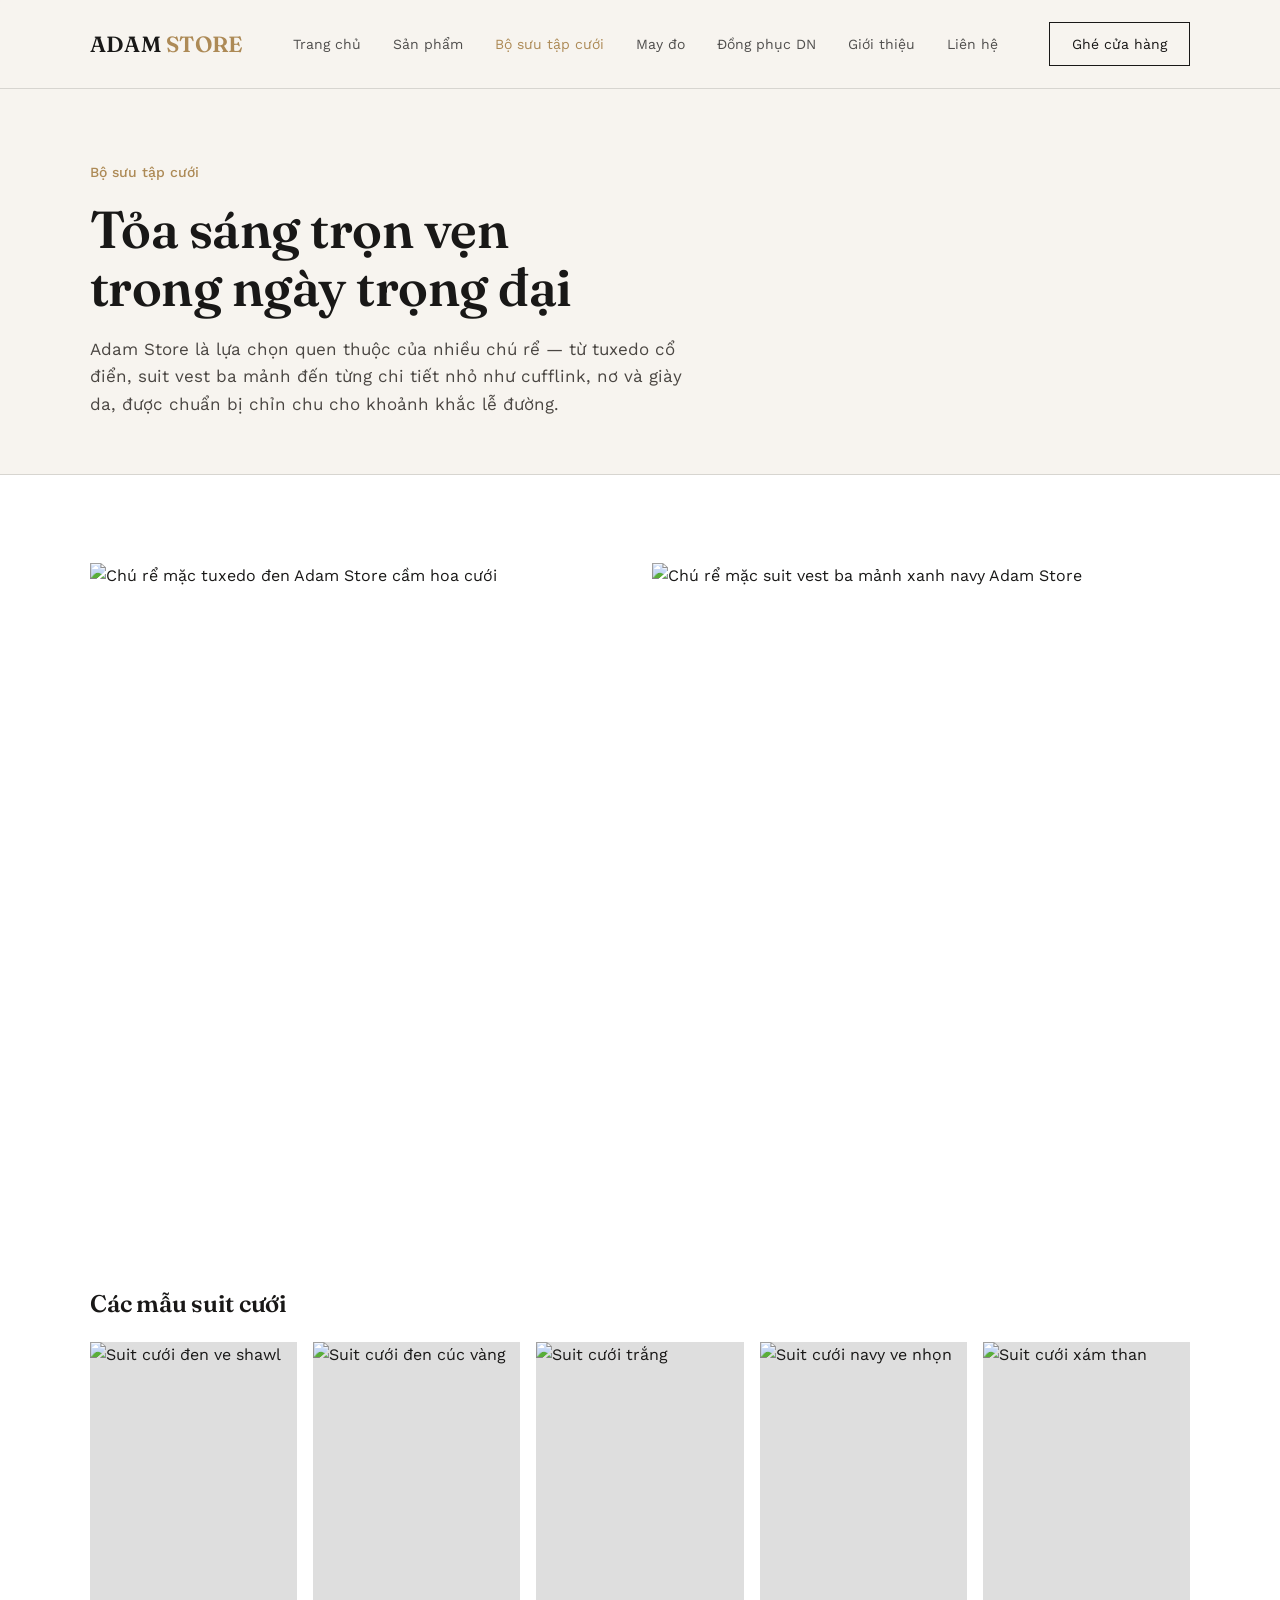
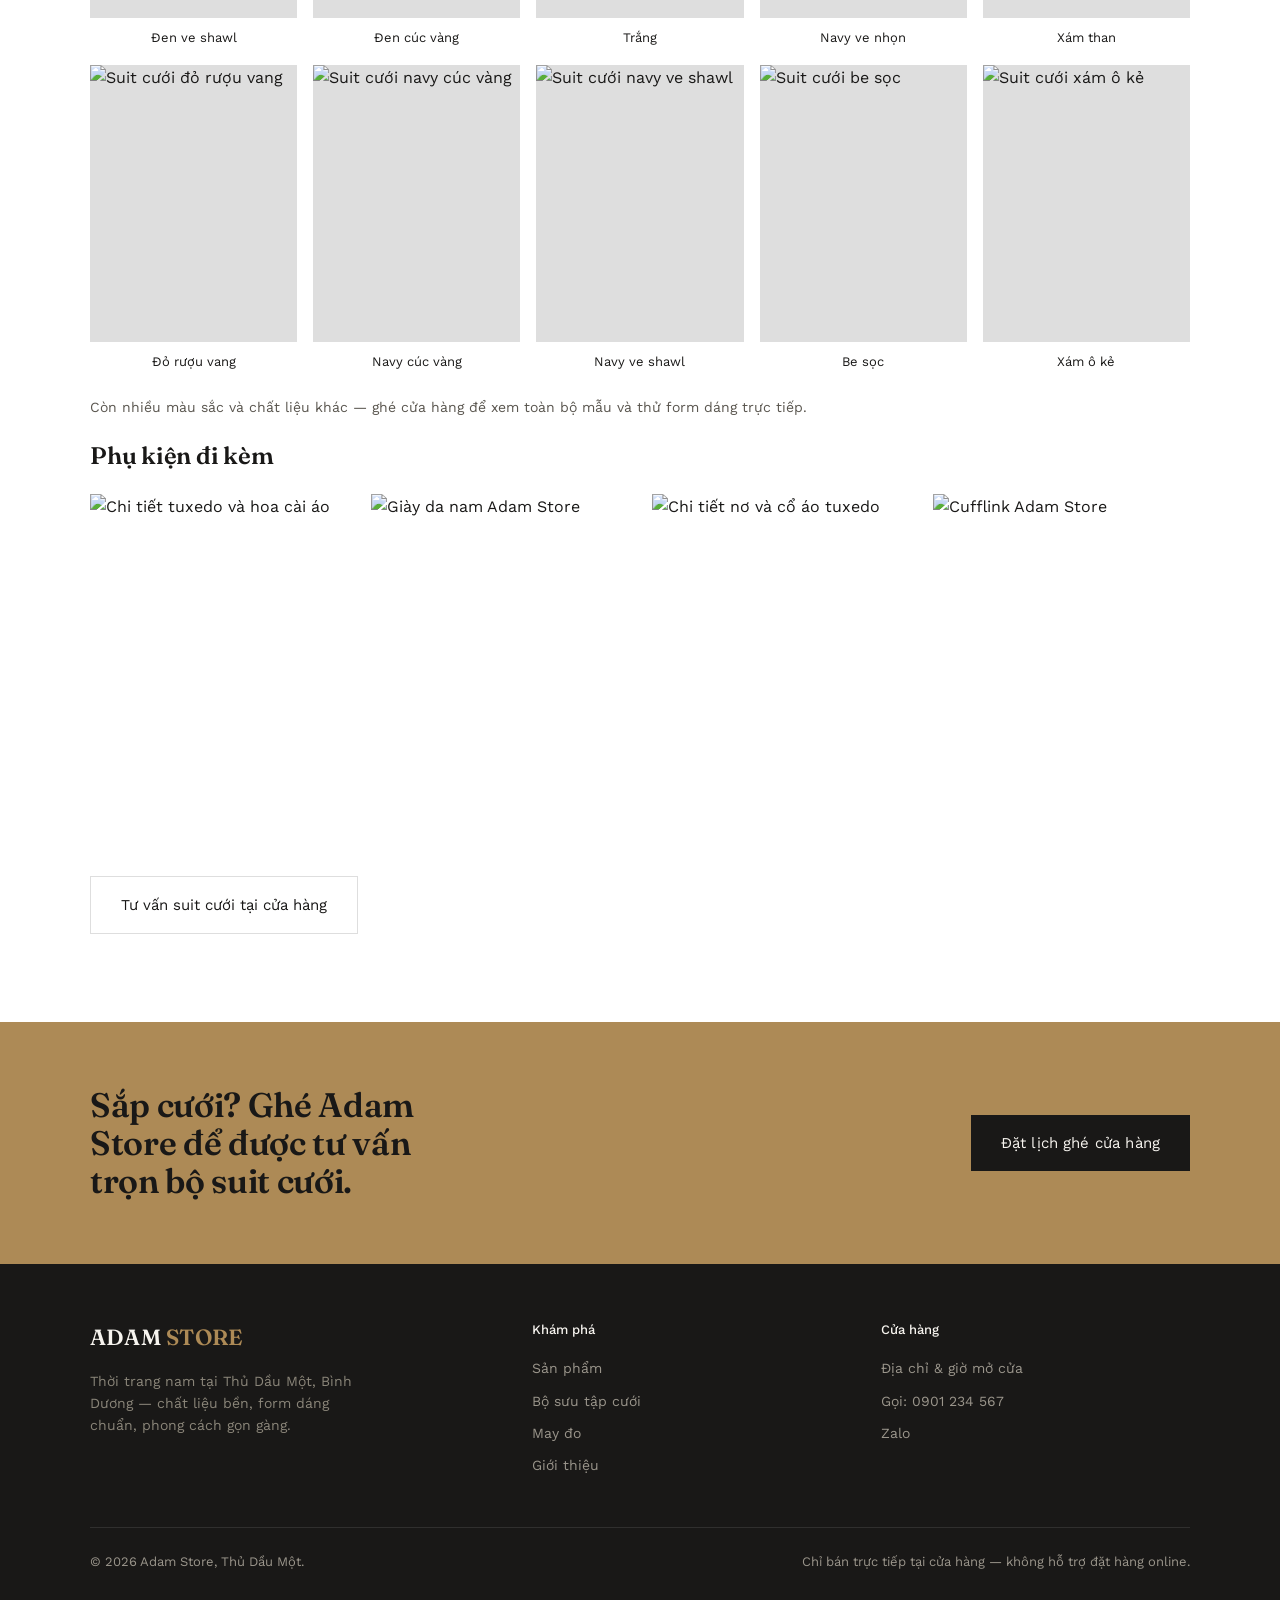
==== bo-suu-tap-cuoi.html @ 276fd104 "Add files via upload" ====
<!DOCTYPE html>
<html lang="vi">
<head>
  <meta charset="UTF-8">
  <meta name="viewport" content="width=device-width, initial-scale=1.0">
  <meta name="description" content="Bộ sưu tập cưới Adam Store - tuxedo, suit ve áo, phụ kiện cưới và tư vấn cho ngày trọng đại.">
  <title>Bộ sưu tập cưới — Adam Store</title>
  <link rel="preconnect" href="https://fonts.googleapis.com">
  <link rel="preconnect" href="https://fonts.gstatic.com" crossorigin>
  <link href="https://fonts.googleapis.com/css2?family=Fraunces:opsz,wght@9..144,400;9..144,500;9..144,600;9..144,700&family=Work+Sans:wght@300;400;500;600&display=swap" rel="stylesheet">
  <link rel="stylesheet" href="style.css">
</head>
<body>

  <header class="site-nav">
    <div class="nav-inner">
      <div class="wordmark">ADAM <span>STORE</span></div>

      <button class="menu-toggle" aria-label="Mở menu" aria-expanded="false">
        <span></span>
        <span></span>
        <span></span>
      </button>

      <nav class="links">
        <a href="index.html">Trang chủ</a>
        <a href="san-pham.html">Sản phẩm</a>
        <a href="bo-suu-tap-cuoi.html" class="active">Bộ sưu tập cưới</a>
        <a href="may-do.html">May đo</a>
        <a href="dong-phuc-doanh-nghiep.html">Đồng phục DN</a>
        <a href="gioi-thieu.html">Giới thiệu</a>
        <a href="lien-he.html">Liên hệ</a>
      </nav>

      <a class="nav-cta" href="lien-he.html">Ghé cửa hàng</a>
    </div>
  </header>

  <main>
    <section class="page-hero">
      <div class="wrap">
        <div class="eyebrow">Bộ sưu tập cưới</div>
        <h1>Tỏa sáng trọn vẹn trong ngày trọng đại</h1>
        <p>Adam Store là lựa chọn quen thuộc của nhiều chú rể — từ tuxedo cổ điển, suit vest ba mảnh đến từng chi tiết nhỏ như cufflink, nơ và giày da, được chuẩn bị chỉn chu cho khoảnh khắc lễ đường.</p>
      </div>
    </section>

    <section class="wedding section">
      <div class="wrap">
        <div class="wedding-features">
          <figure><img src="images/cuoi-feat1.jpg" alt="Chú rể mặc tuxedo đen Adam Store cầm hoa cưới"></figure>
          <figure><img src="images/cuoi-feat2.jpg" alt="Chú rể mặc suit vest ba mảnh xanh navy Adam Store"></figure>
        </div>

        <h2 style="margin:56px 0 24px;">Các mẫu suit cưới</h2>

        <div class="suit-gallery">
          <div class="suit-card">
            <figure><img src="images/suit-den-shawl.jpg" alt="Suit cưới đen ve shawl"></figure>
            <div class="suit-label">Đen ve shawl</div>
          </div>
          <div class="suit-card">
            <figure><img src="images/suit-den-vang.jpg" alt="Suit cưới đen cúc vàng"></figure>
            <div class="suit-label">Đen cúc vàng</div>
          </div>
          <div class="suit-card">
            <figure><img src="images/suit-trang.jpg" alt="Suit cưới trắng"></figure>
            <div class="suit-label">Trắng</div>
          </div>
          <div class="suit-card">
            <figure><img src="images/suit-navy-nhon.jpg" alt="Suit cưới navy ve nhọn"></figure>
            <div class="suit-label">Navy ve nhọn</div>
          </div>
          <div class="suit-card">
            <figure><img src="images/suit-xam-than.jpg" alt="Suit cưới xám than"></figure>
            <div class="suit-label">Xám than</div>
          </div>
          <div class="suit-card">
            <figure><img src="images/suit-do-ruou.jpg" alt="Suit cưới đỏ rượu vang"></figure>
            <div class="suit-label">Đỏ rượu vang</div>
          </div>
          <div class="suit-card">
            <figure><img src="images/suit-navy-vang.jpg" alt="Suit cưới navy cúc vàng"></figure>
            <div class="suit-label">Navy cúc vàng</div>
          </div>
          <div class="suit-card">
            <figure><img src="images/suit-navy-shawl.jpg" alt="Suit cưới navy ve shawl"></figure>
            <div class="suit-label">Navy ve shawl</div>
          </div>
          <div class="suit-card">
            <figure><img src="images/suit-be-soc.jpg" alt="Suit cưới be sọc"></figure>
            <div class="suit-label">Be sọc</div>
          </div>
          <div class="suit-card">
            <figure><img src="images/suit-xam-oke.jpg" alt="Suit cưới xám ô kẻ"></figure>
            <div class="suit-label">Xám ô kẻ</div>
          </div>
        </div>

        <p style="font-size:14px;color:#5a564f;margin-bottom:24px;">Còn nhiều màu sắc và chất liệu khác — ghé cửa hàng để xem toàn bộ mẫu và thử form dáng trực tiếp.</p>

        <h2 style="margin-bottom:24px;">Phụ kiện đi kèm</h2>

        <div class="wedding-details">
          <figure><img src="images/cuoi-det1.jpg" alt="Chi tiết tuxedo và hoa cài áo"></figure>
          <figure><img src="images/cuoi-det2.jpg" alt="Giày da nam Adam Store"></figure>
          <figure><img src="images/cuoi-det3.jpg" alt="Chi tiết nơ và cổ áo tuxedo"></figure>
          <figure><img src="images/cuoi-det4.jpg" alt="Cufflink Adam Store"></figure>
        </div>

        <div class="wedding-cta">
          <a class="btn-ghost" href="lien-he.html">Tư vấn suit cưới tại cửa hàng</a>
        </div>
      </div>
    </section>

    <section class="cta-strip">
      <div class="wrap">
        <h2>Sắp cưới? Ghé Adam Store để được tư vấn trọn bộ suit cưới.</h2>
        <a class="btn-primary" href="lien-he.html">Đặt lịch ghé cửa hàng</a>
      </div>
    </section>
  </main>

  <footer>
    <div class="wrap">
      <div class="footer-grid">
        <div>
          <div class="wordmark">ADAM <span>STORE</span></div>
          <p>Thời trang nam tại Thủ Dầu Một, Bình Dương — chất liệu bền, form dáng chuẩn, phong cách gọn gàng.</p>
        </div>

        <div class="footer-col">
          <h4>Khám phá</h4>
          <a href="san-pham.html">Sản phẩm</a>
          <a href="bo-suu-tap-cuoi.html">Bộ sưu tập cưới</a>
          <a href="may-do.html">May đo</a>
          <a href="gioi-thieu.html">Giới thiệu</a>
        </div>

        <div class="footer-col">
          <h4>Cửa hàng</h4>
          <a href="lien-he.html">Địa chỉ & giờ mở cửa</a>
          <a href="tel:+84901234567">Gọi: 0901 234 567</a>
          <a href="https://zalo.me/0901234567" target="_blank" rel="noreferrer">Zalo</a>
        </div>
      </div>

      <div class="footer-bottom">
        <div>© 2026 Adam Store, Thủ Dầu Một.</div>
        <div>Chỉ bán trực tiếp tại cửa hàng — không hỗ trợ đặt hàng online.</div>
      </div>
    </div>
  </footer>

  <script>
    const toggle = document.querySelector('.menu-toggle');
    const nav = document.querySelector('.links');

    if (toggle && nav) {
      toggle.addEventListener('click', () => {
        const isOpen = nav.classList.toggle('open');
        toggle.setAttribute('aria-expanded', String(isOpen));
      });
    }
  </script>
</body>
</html>
---- style.css ----
:root{
  --charcoal:#191817;
  --charcoal-soft:#242220;
  --cream:#F7F4EF;
  --brass:#AD8A56;
  --brass-light:#C7A876;
  --navy:#232C39;
  --stone:#C9C2B4;
  --stone-line:rgba(25,24,23,0.14);
  --white:#FFFFFF;
}

*{
  box-sizing:border-box;
  margin:0;
  padding:0;
}

html{
  scroll-behavior:smooth;
}

body{
  background:var(--cream);
  color:var(--charcoal);
  font-family:'Work Sans', sans-serif;
  font-weight:400;
  line-height:1.6;
  -webkit-font-smoothing:antialiased;
}

img{
  max-width:100%;
  display:block;
}

a{
  color:inherit;
  text-decoration:none;
}

h1,h2,h3{
  font-family:'Fraunces', serif;
  font-weight:600;
  line-height:1.12;
  letter-spacing:-0.01em;
  color:var(--charcoal);
}

.wrap{
  max-width:1180px;
  margin:0 auto;
  padding:0 40px;
}

.rule{
  height:1px;
  background:var(--stone-line);
  border:none;
}

/* ---------- NAV ---------- */
header.site-nav{
  position:sticky;
  top:0;
  z-index:50;
  background:rgba(247,244,239,0.92);
  backdrop-filter:blur(6px);
  border-bottom:1px solid var(--stone-line);
}

.nav-inner{
  display:flex;
  align-items:center;
  justify-content:space-between;
  padding:22px 40px;
  max-width:1180px;
  margin:0 auto;
  position:relative;
}

.wordmark{
  font-family:'Fraunces', serif;
  font-size:22px;
  font-weight:600;
  letter-spacing:0.01em;
}

.wordmark span{
  color:var(--brass);
}

nav.links{
  display:flex;
  gap:32px;
  font-size:14px;
  align-items:center;
}

nav.links a{
  opacity:0.75;
  transition:opacity .2s ease;
}

nav.links a:hover,
nav.links a.active{
  opacity:1;
}

nav.links a.active{
  color:var(--brass);
}

.nav-cta{
  font-size:14px;
  padding:10px 22px;
  border:1px solid var(--charcoal);
  white-space:nowrap;
  transition:all .2s ease;
}

.nav-cta:hover{
  background:var(--charcoal);
  color:var(--cream);
}

/* mobile menu */
.menu-toggle{
  display:none;
  width:46px;
  height:46px;
  border:1px solid var(--stone-line);
  background:transparent;
  flex-direction:column;
  justify-content:center;
  align-items:center;
  gap:5px;
  cursor:pointer;
}

.menu-toggle span{
  display:block;
  width:20px;
  height:2px;
  background:var(--charcoal);
  transition:all .2s ease;
}

/* ---------- PAGE HERO ---------- */
.page-hero{
  padding:72px 0 56px;
  border-bottom:1px solid var(--stone-line);
}

.page-hero .eyebrow{
  font-size:14px;
  color:var(--brass);
  margin-bottom:16px;
  font-weight:500;
}

.page-hero h1{
  font-size:clamp(34px,4.6vw,52px);
  max-width:16ch;
}

.page-hero p{
  margin-top:20px;
  max-width:56ch;
  font-size:17px;
  color:#4a4642;
}

/* ---------- HOME HERO ---------- */
.hero{
  padding:96px 0 80px;
  position:relative;
}

.hero-grid{
  display:grid;
  grid-template-columns:1.15fr 0.85fr;
  gap:64px;
  align-items:center;
}

.hero-eyebrow{
  font-size:14px;
  color:var(--brass);
  margin-bottom:22px;
  font-weight:500;
}

.hero h1{
  font-size:clamp(40px, 5.4vw, 68px);
  max-width:12ch;
}

.hero p.lede{
  margin-top:26px;
  max-width:44ch;
  font-size:18px;
  color:#4a4642;
}

.hero-actions{
  margin-top:40px;
  display:flex;
  gap:18px;
  flex-wrap:wrap;
}

.btn-primary{
  background:var(--charcoal);
  color:var(--cream);
  padding:16px 30px;
  font-size:15px;
  letter-spacing:0.01em;
  display:inline-block;
  transition:background .2s ease;
}

.btn-primary:hover{
  background:var(--brass);
}

.btn-ghost{
  padding:16px 30px;
  font-size:15px;
  border:1px solid var(--stone-line);
  display:inline-block;
  transition:border-color .2s ease;
}

.btn-ghost:hover{
  border-color:var(--charcoal);
}

.weave-panel{
  aspect-ratio:4/5;
  position:relative;
  background:var(--navy);
  overflow:hidden;
}

.weave-panel .weave-img{
  position:absolute;
  inset:0;
  width:100%;
  height:100%;
  object-fit:cover;
  object-position:top center;
}

.weave-panel .stripes{
  position:absolute;
  inset:0;
  background:
    repeating-linear-gradient(
      115deg,
      rgba(173,138,86,0.16) 0px,
      rgba(173,138,86,0.16) 1px,
      transparent 1px,
      transparent 14px
    ),
    repeating-linear-gradient(
      25deg,
      rgba(247,244,239,0.05) 0px,
      rgba(247,244,239,0.05) 1px,
      transparent 1px,
      transparent 22px
    );
}

.weave-panel .label{
  position:absolute;
  left:28px;
  bottom:28px;
  color:var(--cream);
  font-family:'Fraunces', serif;
  font-size:15px;
  letter-spacing:0.02em;
}

.weave-panel .label small{
  display:block;
  font-family:'Work Sans', sans-serif;
  font-size:12px;
  color:var(--brass-light);
  margin-top:4px;
}

/* ---------- SECTIONS ---------- */
.section{
  padding:88px 0;
}

.section-head{
  display:grid;
  grid-template-columns:1fr 1fr;
  gap:40px;
  align-items:end;
  margin-bottom:56px;
}

.section-head h2{
  font-size:clamp(30px,3.6vw,42px);
}

.section-head p{
  color:#4a4642;
  font-size:16px;
  max-width:40ch;
}

.center-action{
  padding-top:32px;
  text-align:center;
}

/* ---------- ABOUT ---------- */
.about{
  background:var(--white);
}

.about-inner{
  display:grid;
  grid-template-columns:0.62fr 0.85fr 1.05fr;
  gap:48px;
  align-items:center;
}

.about-image{
  width:100%;
  aspect-ratio:4/5;
  overflow:hidden;
}

.about-image img{
  width:100%;
  height:100%;
  object-fit:cover;
  object-position:top center;
  filter:grayscale(0.08);
}

.about-figures{
  display:flex;
  flex-direction:column;
  gap:36px;
}

.about-figure{
  border-left:1px solid var(--stone-line);
  padding-left:32px;
}

.about-figure .num{
  font-family:'Fraunces', serif;
  font-size:56px;
  color:var(--brass);
}

.about-figure .cap{
  font-size:14px;
  color:#6b6660;
  margin-top:6px;
}

.about-text h2{
  margin-bottom:22px;
}

.about-text p{
  font-size:17px;
  color:#3c3835;
  margin-bottom:18px;
  max-width:52ch;
}

.about-text .link-more{
  display:inline-block;
  margin-top:6px;
  font-size:15px;
  border-bottom:1px solid var(--brass);
  padding-bottom:2px;
}

/* ---------- COLLECTIONS ---------- */
.collections{
  padding:88px 0 60px;
}

.collections-grid{
  display:grid;
  grid-template-columns:repeat(3, 1fr);
  gap:1px;
  background:var(--stone-line);
  max-width:1180px;
  margin:0 auto;
  padding:0 40px;
}

.collection-card{
  background:var(--cream);
  display:flex;
  flex-direction:column;
}

.collection-card .cimg{
  width:100%;
  aspect-ratio:3/4;
  overflow:hidden;
}

.collection-card .cimg img{
  width:100%;
  height:100%;
  object-fit:cover;
  object-position:top center;
  transition:transform .5s ease;
}

.collection-card:hover .cimg img{
  transform:scale(1.03);
}

.collection-card .ctext{
  padding:28px 28px 34px;
  flex:1;
  display:flex;
  flex-direction:column;
}

.collection-card h3{
  font-size:21px;
}

.collection-card p{
  font-size:14px;
  color:#5a564f;
  margin-top:8px;
}

/* ---------- Product detail ---------- */
.product-detail{
  margin-top:18px;
}

.product-detail summary{
  cursor:pointer;
  font-size:14px;
  margin-top:14px;
  padding-top:14px;
  border-top:1px solid var(--stone-line);
  color:var(--brass);
  list-style:none;
}

.product-detail summary::-webkit-details-marker{
  display:none;
}

.product-detail summary::after{
  content:"Xem chi tiết";
}

.product-detail[open] summary::after{
  content:"Ẩn chi tiết";
}

.product-detail .pd-body{
  padding-top:14px;
  font-size:14px;
  color:#4a4642;
}

.product-detail .pd-price{
  display:block;
  margin-top:10px;
  font-size:13px;
  color:var(--charcoal);
  font-weight:500;
}

/* ---------- WEDDING ---------- */
.wedding{
  background:var(--white);
}

.wedding-features{
  display:grid;
  grid-template-columns:1fr 1fr;
  gap:24px;
  margin-bottom:24px;
}

.wedding-features figure{
  aspect-ratio:4/5;
  overflow:hidden;
}

.wedding-features img{
  width:100%;
  height:100%;
  object-fit:cover;
  object-position:top center;
}

.wedding-cta{
  margin-top:40px;
}

.wedding-details{
  display:grid;
  grid-template-columns:repeat(4,1fr);
  gap:24px;
}

.wedding-details figure{
  aspect-ratio:3/4;
  overflow:hidden;
}

.wedding-details img{
  width:100%;
  height:100%;
  object-fit:cover;
}

/* ---------- SUIT GALLERY ---------- */
.suit-gallery{
  display:grid;
  grid-template-columns:repeat(5,1fr);
  gap:16px;
  margin-bottom:24px;
}

.suit-card figure{
  aspect-ratio:3/4;
  overflow:hidden;
  background:var(--stone-line);
}

.suit-card img{
  width:100%;
  height:100%;
  object-fit:cover;
  object-position:top center;
  transition:transform .4s ease;
}

.suit-card:hover img{
  transform:scale(1.04);
}

.suit-card .suit-label{
  margin-top:10px;
  font-size:13px;
  color:var(--charcoal);
  text-align:center;
}

/* ---------- UNIFORM ---------- */
.uniform-banner{
  width:100%;
  aspect-ratio:16/8;
  overflow:hidden;
  margin-bottom:48px;
}

.uniform-banner img{
  width:100%;
  height:100%;
  object-fit:cover;
  object-position:top center;
}

/* ---------- WHY US ---------- */
.why{
  background:var(--charcoal);
  color:var(--cream);
}

.why h2{
  color:var(--cream);
}

.why .section-head p{
  color:#c8c3ba;
}

.why-list{
  display:grid;
  grid-template-columns:repeat(2,1fr);
  gap:1px;
  background:rgba(247,244,239,0.14);
}

.why-item{
  background:var(--charcoal);
  padding:36px 28px;
}

.why-item h3{
  color:var(--cream);
  font-size:19px;
  margin-bottom:10px;
}

.why-item p{
  color:#b6b0a5;
  font-size:15px;
  max-width:42ch;
}

/* ---------- LOCATION ---------- */
.location{
  background:var(--white);
}

.location-grid{
  display:grid;
  grid-template-columns:1fr 1fr;
  gap:64px;
}

.map-frame{
  aspect-ratio:4/3;
  overflow:hidden;
  border:1px solid var(--stone-line);
}

.map-frame iframe{
  width:100%;
  height:100%;
  border:0;
  filter:grayscale(0.15);
}

.info-row{
  display:flex;
  gap:20px;
  padding:22px 0;
  border-bottom:1px solid var(--stone-line);
}

.info-row:first-child{
  padding-top:0;
}

.info-row .k{
  width:110px;
  flex-shrink:0;
  font-size:13px;
  color:var(--brass);
  padding-top:2px;
}

.info-row .v{
  font-size:16px;
  color:#2c2a28;
}

.info-row .v small{
  display:block;
  color:#7a746a;
  font-size:13px;
  margin-top:4px;
}

/* ---------- CTA STRIP ---------- */
.cta-strip{
  background:var(--brass);
  padding:64px 0;
}

.cta-strip .wrap{
  display:flex;
  align-items:center;
  justify-content:space-between;
  gap:24px;
  flex-wrap:wrap;
}

.cta-strip h2{
  color:var(--charcoal);
  font-size:clamp(26px,3vw,34px);
  max-width:16ch;
}

.cta-actions{
  display:flex;
  gap:16px;
  flex-wrap:wrap;
}

.cta-strip .btn-primary{
  background:var(--charcoal);
}

.cta-strip .btn-primary:hover{
  background:var(--white);
  color:var(--charcoal);
}

/* ---------- FOOTER ---------- */
footer{
  background:var(--charcoal);
  color:#9a958b;
  padding:56px 0 32px;
}

.footer-grid{
  display:grid;
  grid-template-columns:1.3fr 1fr 1fr;
  gap:40px;
  padding-bottom:40px;
}

.footer-grid .wordmark{
  color:var(--cream);
  margin-bottom:14px;
}

.footer-grid p{
  font-size:14px;
  max-width:32ch;
  color:#8a8579;
}

.footer-col h4{
  font-size:13px;
  color:var(--cream);
  margin-bottom:16px;
  font-weight:500;
}

.footer-col a{
  display:block;
  font-size:14px;
  color:#9a958b;
  margin-bottom:10px;
}

.footer-col a:hover{
  color:var(--brass-light);
}

.footer-bottom{
  display:flex;
  justify-content:space-between;
  padding-top:24px;
  border-top:1px solid rgba(247,244,239,0.1);
  font-size:13px;
  flex-wrap:wrap;
  gap:10px;
}

/* ---------- RESPONSIVE ---------- */
@media (max-width:860px){
  .wrap{
    padding:0 24px;
  }

  .collections-grid{
    padding:0 24px;
  }

  .nav-inner{
    padding:18px 24px;
  }

  .menu-toggle{
    display:flex;
  }

  nav.links{
    display:none;
    position:absolute;
    top:100%;
    left:24px;
    right:24px;
    background:rgba(247,244,239,0.97);
    border:1px solid var(--stone-line);
    padding:16px 18px;
    flex-direction:column;
    align-items:flex-start;
    gap:14px;
    box-shadow:0 16px 36px rgba(0,0,0,0.08);
  }

  nav.links.open{
    display:flex;
  }

  .nav-cta{
    display:none;
  }

  .hero{
    padding:56px 0 56px;
  }

  .hero-grid{
    grid-template-columns:1fr;
    gap:40px;
  }

  .weave-panel{
    order:-1;
    aspect-ratio:16/10;
  }

  .page-hero{
    padding:48px 0 40px;
  }

  .section{
    padding:60px 0;
  }

  .section-head{
    grid-template-columns:1fr;
    gap:16px;
  }

  .about-inner{
    grid-template-columns:1fr;
    gap:40px;
  }

  .about-figures{
    flex-direction:row;
    flex-wrap:wrap;
  }

  .about-figure{
    padding-left:0;
    border-left:none;
    border-top:1px solid var(--stone-line);
    padding-top:16px;
    flex:1 1 40%;
  }

  .collections-grid{
    grid-template-columns:1fr;
  }

  .why-list{
    grid-template-columns:1fr;
  }

  .location-grid{
    grid-template-columns:1fr;
  }

  .wedding-features{
    grid-template-columns:1fr;
  }

  .wedding-details{
    grid-template-columns:repeat(2,1fr);
  }

  .suit-gallery{
    grid-template-columns:repeat(2,1fr);
  }

  .uniform-banner{
    aspect-ratio:4/3;
  }

  .cta-strip .wrap{
    flex-direction:column;
    align-items:flex-start;
  }

  .footer-grid{
    grid-template-columns:1fr;
    gap:32px;
  }
}
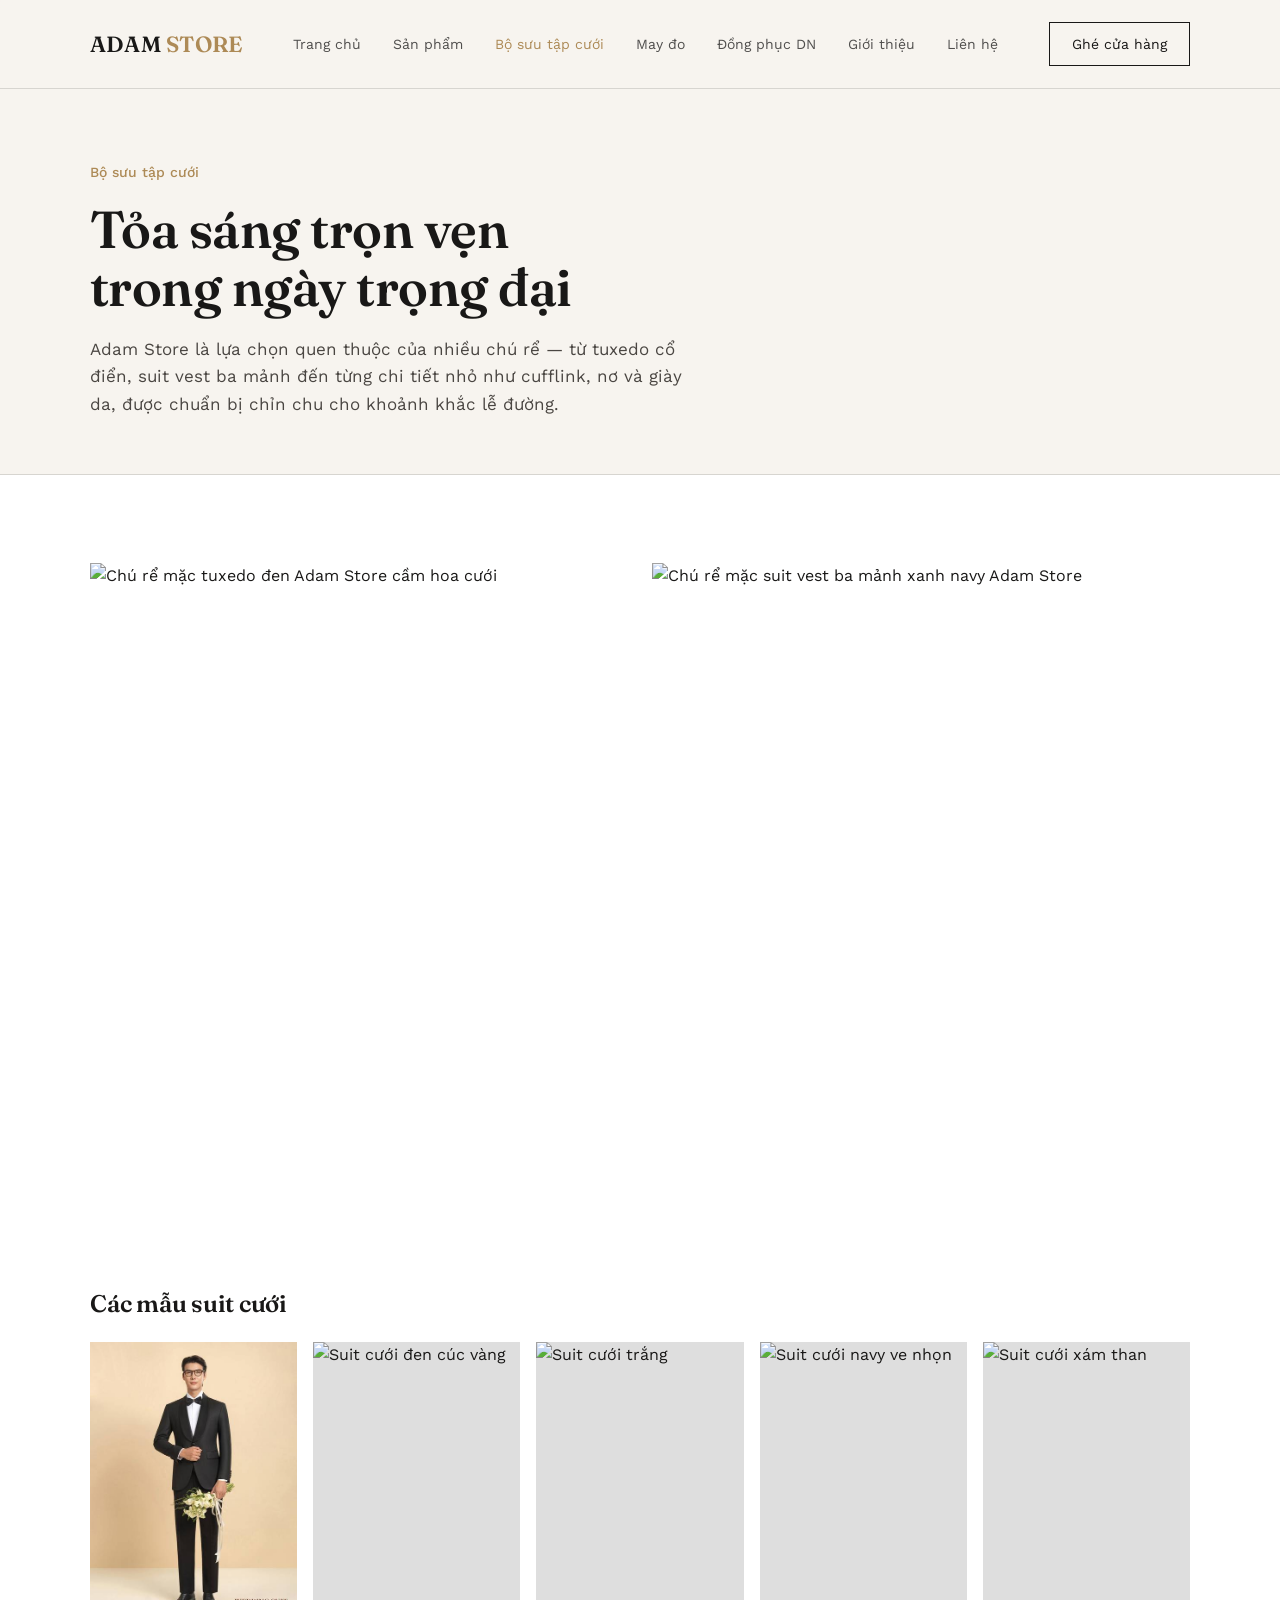
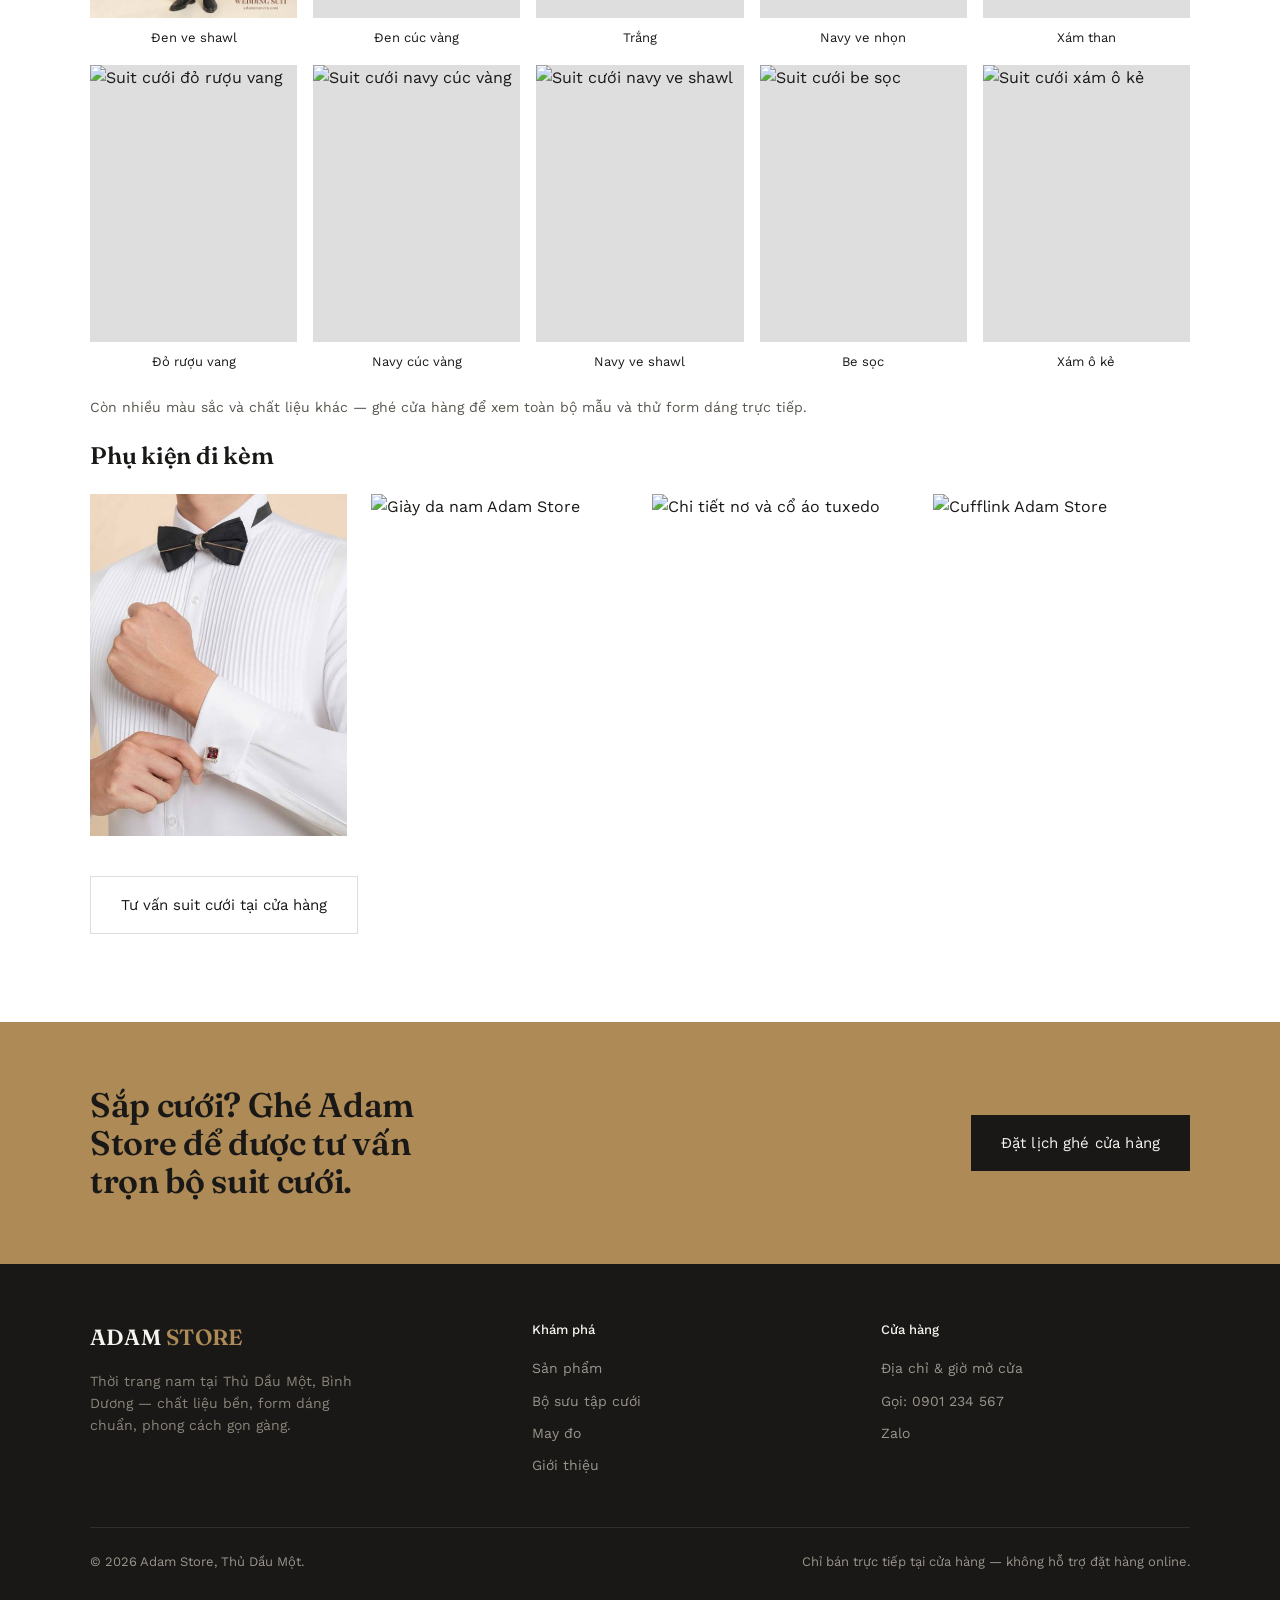
==== commit cee26532: "Add files via upload" ====
--- a/bo-suu-tap-cuoi.html
+++ b/bo-suu-tap-cuoi.html
@@ -56,7 +56,7 @@
 
         <div class="suit-gallery">
           <div class="suit-card">
-            <figure><img src="images/suit-den-shawl.jpg" alt="Suit cưới đen ve shawl"></figure>
+            <figure><img src="suit-den-shawl.jpg" alt="Suit cưới đen ve shawl"></figure>
             <div class="suit-label">Đen ve shawl</div>
           </div>
           <div class="suit-card">
@@ -102,7 +102,7 @@
         <h2 style="margin-bottom:24px;">Phụ kiện đi kèm</h2>
 
         <div class="wedding-details">
-          <figure><img src="images/cuoi-det1.jpg" alt="Chi tiết tuxedo và hoa cài áo"></figure>
+          <figure><img src="cuoi-det1.jpg" alt="Chi tiết tuxedo và hoa cài áo"></figure>
           <figure><img src="images/cuoi-det2.jpg" alt="Giày da nam Adam Store"></figure>
           <figure><img src="images/cuoi-det3.jpg" alt="Chi tiết nơ và cổ áo tuxedo"></figure>
           <figure><img src="images/cuoi-det4.jpg" alt="Cufflink Adam Store"></figure>
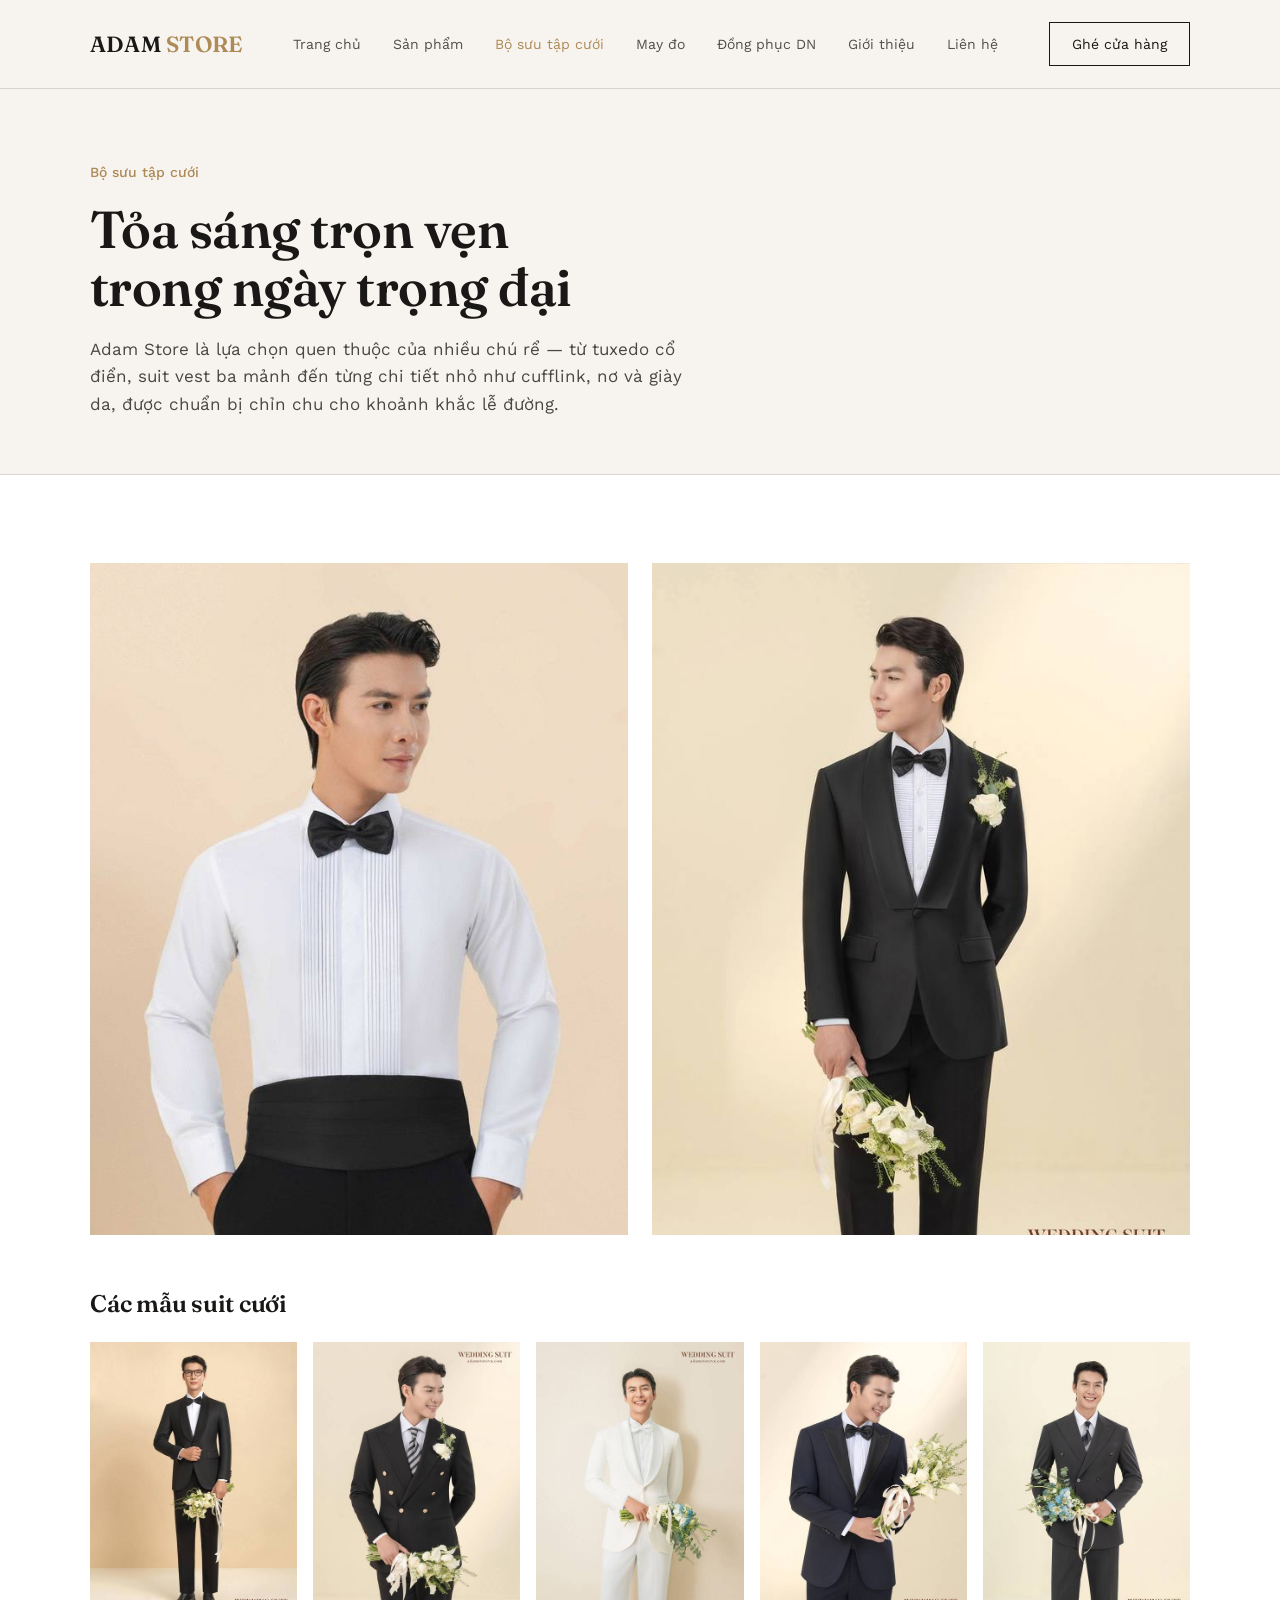
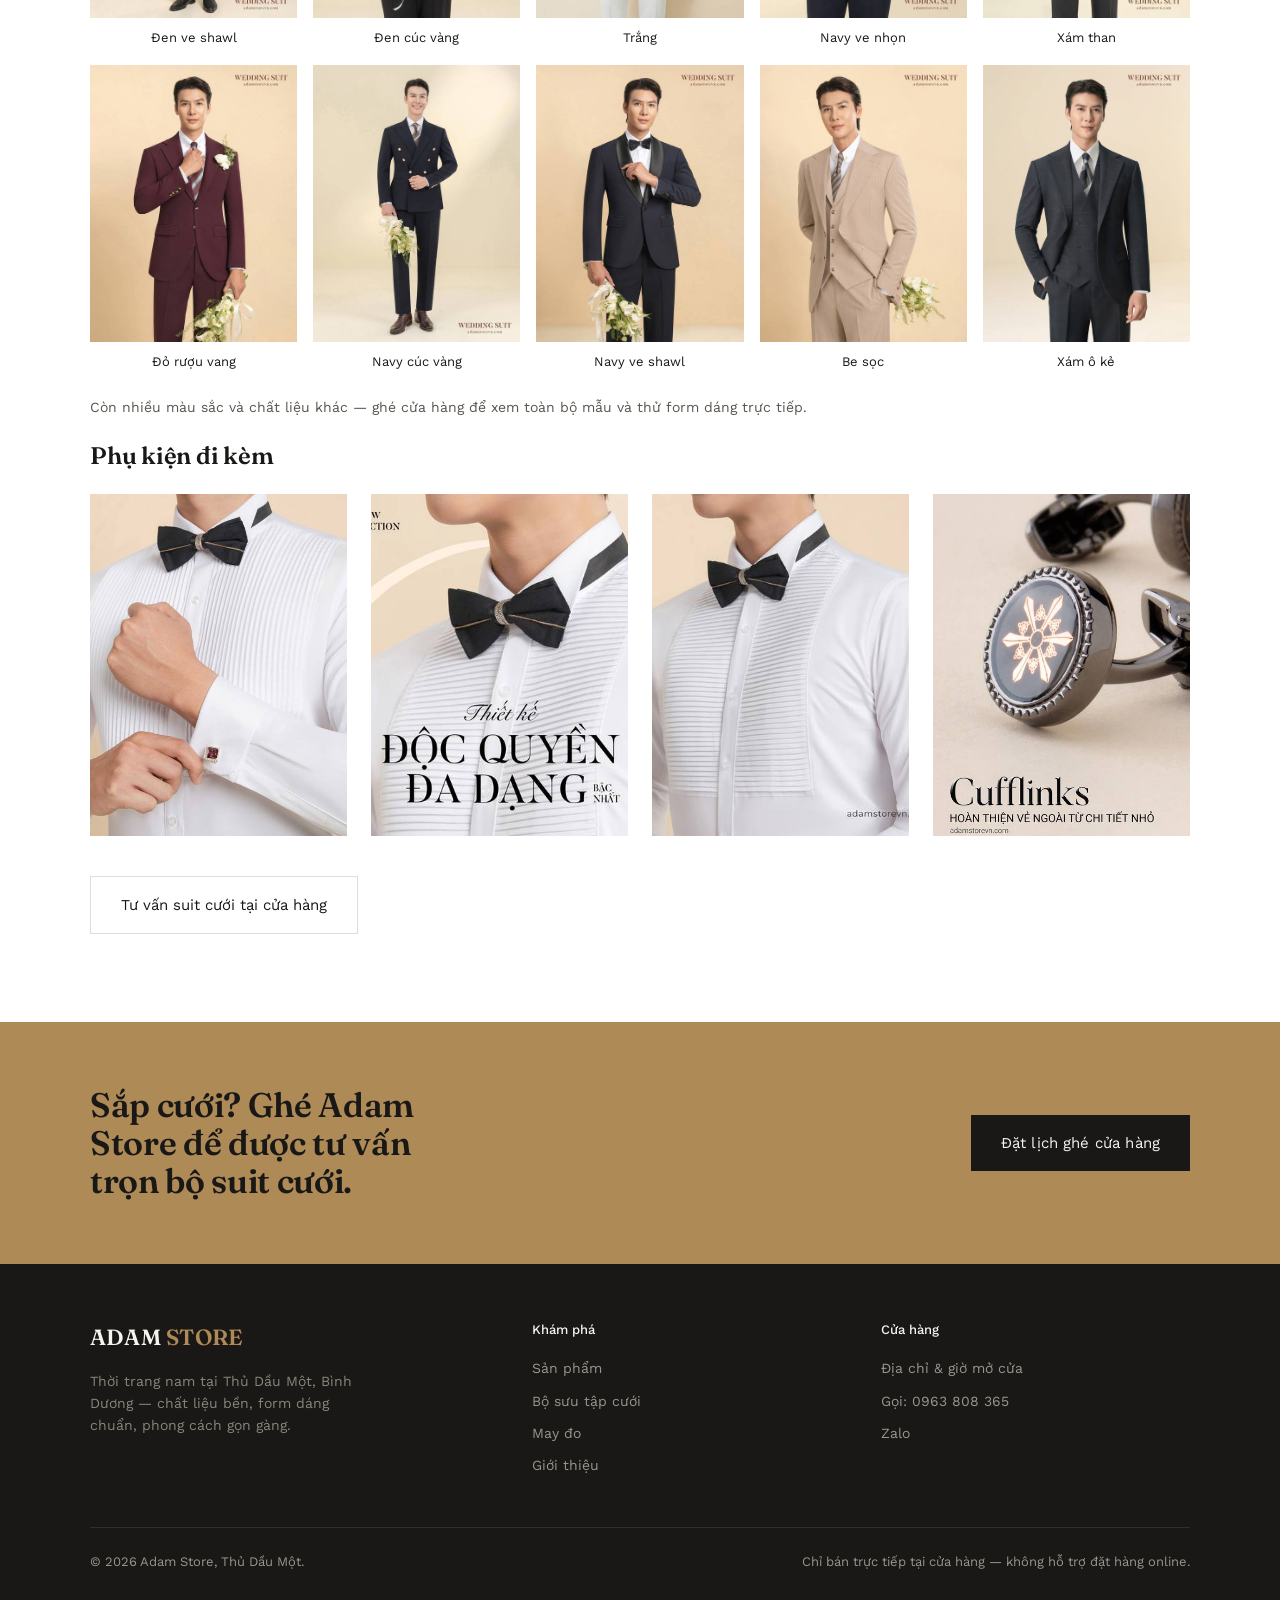
==== commit 9e642570: "Sửa đường dẫn ảnh images/ bị hỏng và cập nhật số điện thoại/Zalo thật Co-Authored-By: Claude Opus 5." ====
--- a/bo-suu-tap-cuoi.html
+++ b/bo-suu-tap-cuoi.html
@@ -48,8 +48,8 @@
     <section class="wedding section">
       <div class="wrap">
         <div class="wedding-features">
-          <figure><img src="images/cuoi-feat1.jpg" alt="Chú rể mặc tuxedo đen Adam Store cầm hoa cưới"></figure>
-          <figure><img src="images/cuoi-feat2.jpg" alt="Chú rể mặc suit vest ba mảnh xanh navy Adam Store"></figure>
+          <figure><img src="cuoi-feat1.jpg" alt="Chú rể mặc tuxedo đen Adam Store cầm hoa cưới"></figure>
+          <figure><img src="cuoi-feat2.jpg" alt="Chú rể mặc suit vest ba mảnh xanh navy Adam Store"></figure>
         </div>
 
         <h2 style="margin:56px 0 24px;">Các mẫu suit cưới</h2>
@@ -60,39 +60,39 @@
             <div class="suit-label">Đen ve shawl</div>
           </div>
           <div class="suit-card">
-            <figure><img src="images/suit-den-vang.jpg" alt="Suit cưới đen cúc vàng"></figure>
+            <figure><img src="suit-den-vang.jpg" alt="Suit cưới đen cúc vàng"></figure>
             <div class="suit-label">Đen cúc vàng</div>
           </div>
           <div class="suit-card">
-            <figure><img src="images/suit-trang.jpg" alt="Suit cưới trắng"></figure>
+            <figure><img src="suit-trang.jpg" alt="Suit cưới trắng"></figure>
             <div class="suit-label">Trắng</div>
           </div>
           <div class="suit-card">
-            <figure><img src="images/suit-navy-nhon.jpg" alt="Suit cưới navy ve nhọn"></figure>
+            <figure><img src="suit-navy-nhon.jpg" alt="Suit cưới navy ve nhọn"></figure>
             <div class="suit-label">Navy ve nhọn</div>
           </div>
           <div class="suit-card">
-            <figure><img src="images/suit-xam-than.jpg" alt="Suit cưới xám than"></figure>
+            <figure><img src="suit-xam-than.jpg" alt="Suit cưới xám than"></figure>
             <div class="suit-label">Xám than</div>
           </div>
           <div class="suit-card">
-            <figure><img src="images/suit-do-ruou.jpg" alt="Suit cưới đỏ rượu vang"></figure>
+            <figure><img src="suit-do-ruou.jpg" alt="Suit cưới đỏ rượu vang"></figure>
             <div class="suit-label">Đỏ rượu vang</div>
           </div>
           <div class="suit-card">
-            <figure><img src="images/suit-navy-vang.jpg" alt="Suit cưới navy cúc vàng"></figure>
+            <figure><img src="suit-navy-vang.jpg" alt="Suit cưới navy cúc vàng"></figure>
             <div class="suit-label">Navy cúc vàng</div>
           </div>
           <div class="suit-card">
-            <figure><img src="images/suit-navy-shawl.jpg" alt="Suit cưới navy ve shawl"></figure>
+            <figure><img src="suit-navy-shawl.jpg" alt="Suit cưới navy ve shawl"></figure>
             <div class="suit-label">Navy ve shawl</div>
           </div>
           <div class="suit-card">
-            <figure><img src="images/suit-be-soc.jpg" alt="Suit cưới be sọc"></figure>
+            <figure><img src="suit-be-soc.jpg" alt="Suit cưới be sọc"></figure>
             <div class="suit-label">Be sọc</div>
           </div>
           <div class="suit-card">
-            <figure><img src="images/suit-xam-oke.jpg" alt="Suit cưới xám ô kẻ"></figure>
+            <figure><img src="suit-xam-oke.jpg" alt="Suit cưới xám ô kẻ"></figure>
             <div class="suit-label">Xám ô kẻ</div>
           </div>
         </div>
@@ -103,9 +103,9 @@
 
         <div class="wedding-details">
           <figure><img src="cuoi-det1.jpg" alt="Chi tiết tuxedo và hoa cài áo"></figure>
-          <figure><img src="images/cuoi-det2.jpg" alt="Giày da nam Adam Store"></figure>
-          <figure><img src="images/cuoi-det3.jpg" alt="Chi tiết nơ và cổ áo tuxedo"></figure>
-          <figure><img src="images/cuoi-det4.jpg" alt="Cufflink Adam Store"></figure>
+          <figure><img src="cuoi-det2.jpg" alt="Giày da nam Adam Store"></figure>
+          <figure><img src="cuoi-det3.jpg" alt="Chi tiết nơ và cổ áo tuxedo"></figure>
+          <figure><img src="cuoi-det4.jpg" alt="Cufflink Adam Store"></figure>
         </div>
 
         <div class="wedding-cta">
@@ -141,8 +141,8 @@
         <div class="footer-col">
           <h4>Cửa hàng</h4>
           <a href="lien-he.html">Địa chỉ & giờ mở cửa</a>
-          <a href="tel:+84901234567">Gọi: 0901 234 567</a>
-          <a href="https://zalo.me/0901234567" target="_blank" rel="noreferrer">Zalo</a>
+          <a href="tel:+84963808365">Gọi: 0963 808 365</a>
+          <a href="https://zalo.me/0963808365" target="_blank" rel="noreferrer">Zalo</a>
         </div>
       </div>
 
